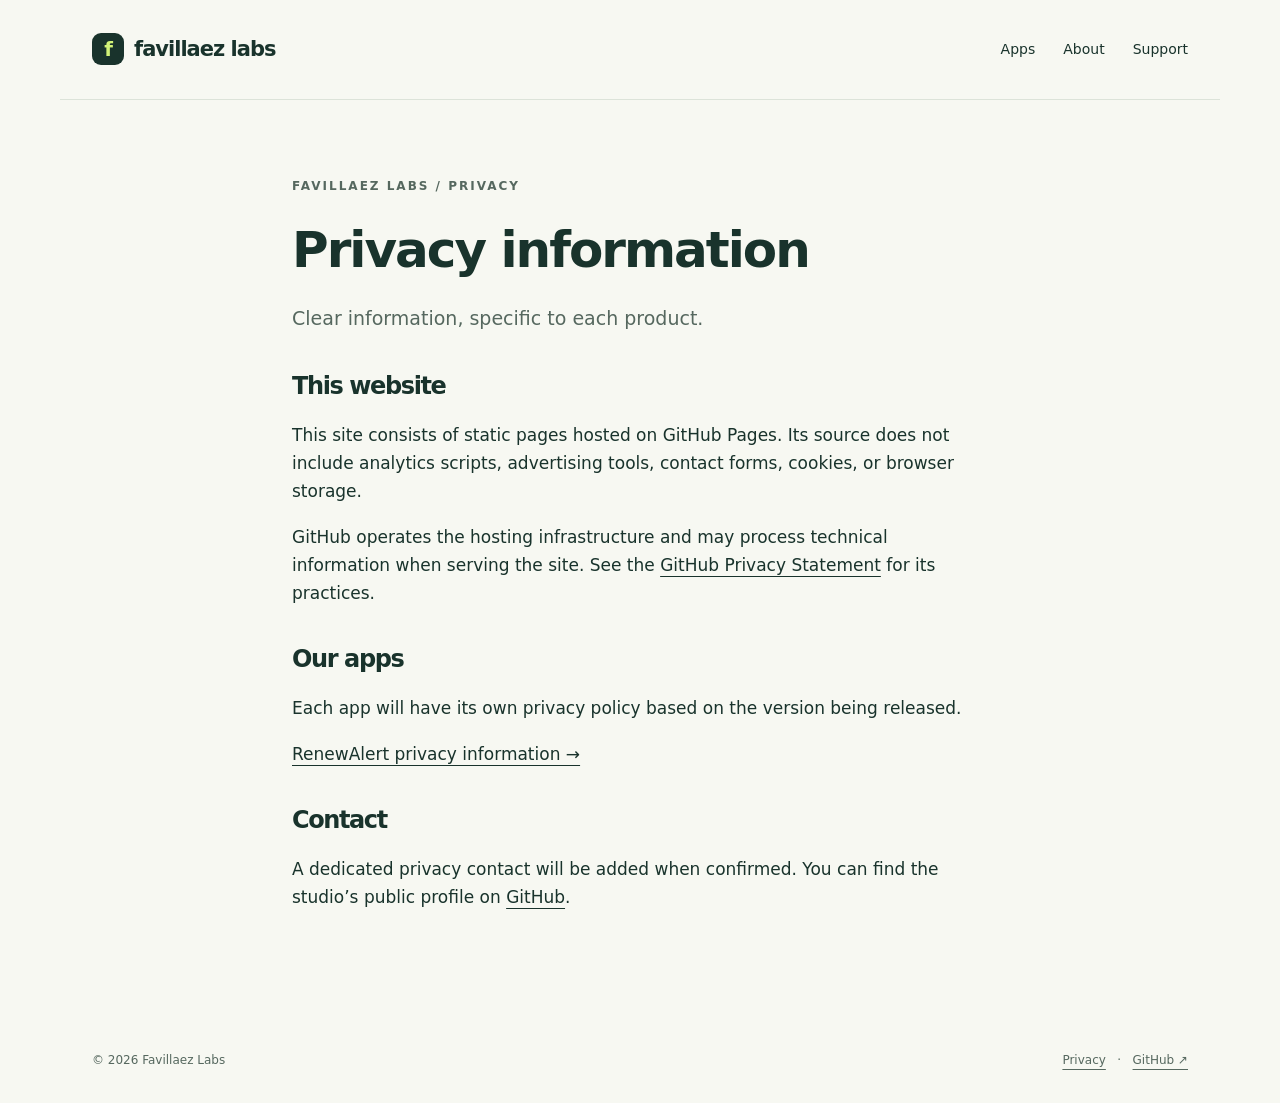
==== privacy/index.html @ 6399e431 "Build Favillaez Labs studio website and privacy preparation pages" ====
<!doctype html><html lang="en"><head><meta charset="utf-8"><meta name="viewport" content="width=device-width, initial-scale=1"><meta name="description" content="Website privacy information and app privacy pages for Favillaez Labs."><meta name="theme-color" content="#19332c"><title>Privacy — Favillaez Labs</title><link rel="icon" href="../favicon.svg" type="image/svg+xml"><link rel="stylesheet" href="../styles.css"></head><body><a class="skip" href="#main">Skip to content</a><header><a class="brand" href="../index.html"><span class="mark" aria-hidden="true">f</span>favillaez labs</a><nav aria-label="Main navigation"><a href="../index.html#apps">Apps</a><a href="../index.html#about">About</a><a href="../index.html#support">Support</a></nav></header><main id="main" class="legal"><span class="eyebrow">Favillaez Labs / Privacy</span><h1>Privacy information</h1><p class="intro">Clear information, specific to each product.</p><h2>This website</h2><p>This site consists of static pages hosted on GitHub Pages. Its source does not include analytics scripts, advertising tools, contact forms, cookies, or browser storage.</p><p>GitHub operates the hosting infrastructure and may process technical information when serving the site. See the <a href="https://docs.github.com/en/site-policy/privacy-policies/github-privacy-statement">GitHub Privacy Statement</a> for its practices.</p><h2>Our apps</h2><p>Each app will have its own privacy policy based on the version being released.</p><p><a href="renewalert/">RenewAlert privacy information →</a></p><h2>Contact</h2><p>A dedicated privacy contact will be added when confirmed. You can find the studio’s public profile on <a href="https://github.com/favillaez-cmyk">GitHub</a>.</p></main><footer><span>© 2026 Favillaez Labs</span><span><a href="../privacy/">Privacy</a> &nbsp; · &nbsp; <a href="https://github.com/favillaez-cmyk">GitHub ↗</a></span></footer></body></html>
---- styles.css ----
:root{color-scheme:light;--ink:#19332c;--muted:#56685f;--paper:#f7f8f2;--line:#dce3d9;--accent:#d2f378}*{box-sizing:border-box}html{scroll-behavior:smooth;scroll-padding-top:90px}body{margin:0;background:var(--paper);color:var(--ink);font:17px/1.65 system-ui,-apple-system,BlinkMacSystemFont,"Segoe UI",sans-serif}a{color:inherit;text-underline-offset:5px}a:focus-visible{outline:3px solid #668d23;outline-offset:6px}header,main,footer{max-width:1160px;margin:auto;padding:0 32px}header{display:flex;align-items:center;justify-content:space-between;gap:24px;min-height:100px;border-bottom:1px solid var(--line)}.brand{font-size:21px;font-weight:750;text-decoration:none;letter-spacing:-1px}.mark{display:inline-grid;place-items:center;background:var(--ink);color:var(--accent);width:32px;height:32px;border-radius:9px;margin-right:10px;font-size:20px}nav{display:flex;gap:28px;font-size:14px}nav a{text-decoration:none}nav a:hover{text-decoration:underline}.hero{padding:100px 0 90px;display:grid;grid-template-columns:1.4fr 1fr;gap:60px;align-items:center}.eyebrow{text-transform:uppercase;letter-spacing:2px;font-size:12px;font-weight:700;color:var(--muted)}h1{font-size:clamp(48px,7vw,84px);line-height:1.05;letter-spacing:-5px;margin:26px 0}h1 em{font-style:normal;color:#688238}.intro{max-width:490px;font-size:19px;color:var(--muted)}.button{display:inline-block;border-radius:99px;padding:13px 23px;background:var(--ink);color:white;text-decoration:none;font-size:14px;font-weight:650;margin-top:18px}.button:hover{background:#345548}.art{aspect-ratio:1;border-radius:50%;background:#e8eddf;display:grid;place-items:center;position:relative}.art:before,.art:after{content:"";position:absolute;border:1px solid #c7d2bc;border-radius:50%;inset:25px}.art:after{inset:60px}.glyph{font-size:135px;font-weight:250;line-height:1;transform:rotate(-25deg);z-index:1}.spark{position:absolute;right:30px;top:50px;background:var(--accent);width:67px;height:67px;border-radius:50%;display:grid;place-items:center;font-size:34px}.section{border-top:1px solid var(--line);padding:64px 0}.section-top{display:flex;justify-content:space-between;align-items:baseline;gap:24px;margin-bottom:28px}h2{font-size:35px;letter-spacing:-1.4px;line-height:1.2;margin:10px 0 20px}h3{font-size:28px;letter-spacing:-1px;margin:14px 0}p{margin:0 0 18px}.muted{color:var(--muted)}.app-card{display:grid;grid-template-columns:1fr 1fr;border:1px solid var(--line);border-radius:24px;overflow:hidden;background:white}.app-art{min-height:310px;background:#e4ecd9;display:grid;place-items:center}.app-icon{width:126px;height:126px;display:grid;place-items:center;border-radius:32px;background:var(--ink);color:var(--accent);font-size:75px;box-shadow:0 22px 45px #19332c20}.app-copy{padding:44px}.badge{display:inline-block;font-size:11px;letter-spacing:1px;text-transform:uppercase;background:#edf3e3;border:1px solid #d4dfc7;padding:5px 11px;border-radius:99px}.text-link{font-size:14px;font-weight:650}.split{display:grid;grid-template-columns:1fr 1fr;gap:80px}.large{font-size:26px;line-height:1.5;letter-spacing:-.5px}.contact{background:var(--ink);color:#f7f8f2;padding:45px;border-radius:24px;display:flex;justify-content:space-between;align-items:center;gap:30px}.contact h2{margin-top:0}.contact p{color:#c8d6cc;max-width:550px}.contact .button{background:var(--accent);color:var(--ink);white-space:nowrap}footer{padding-top:32px;padding-bottom:32px;display:flex;justify-content:space-between;font-size:12px;color:var(--muted)}.legal{max-width:760px;padding-top:70px;padding-bottom:90px}.legal h1{font-size:50px;letter-spacing:-2px}.legal h2{font-size:24px;margin-top:38px}.notice{border-left:3px solid #8ea958;padding:18px 22px;background:#eaf0e2;margin:30px 0}.skip{position:absolute;left:10px;top:-100px;background:white;padding:10px}.skip:focus{top:10px}@media(max-width:700px){header,main,footer{padding-left:22px;padding-right:22px}header{flex-wrap:wrap;gap:10px;padding-top:20px;padding-bottom:20px}nav{gap:20px}.hero{grid-template-columns:1fr;padding:60px 0;gap:35px}h1{letter-spacing:-2.8px}.art{width:70%;max-width:300px;justify-self:center}.glyph{font-size:110px}.split,.app-card{grid-template-columns:1fr;gap:0}.app-copy{padding:28px}.app-art{min-height:220px}.section{padding:45px 0}.section-top{display:block}.split{gap:20px}.contact{padding:28px;display:block}.contact .button{margin-top:0}footer{gap:20px;flex-wrap:wrap}.legal h1{font-size:40px}}@media(prefers-reduced-motion:reduce){html{scroll-behavior:auto}}
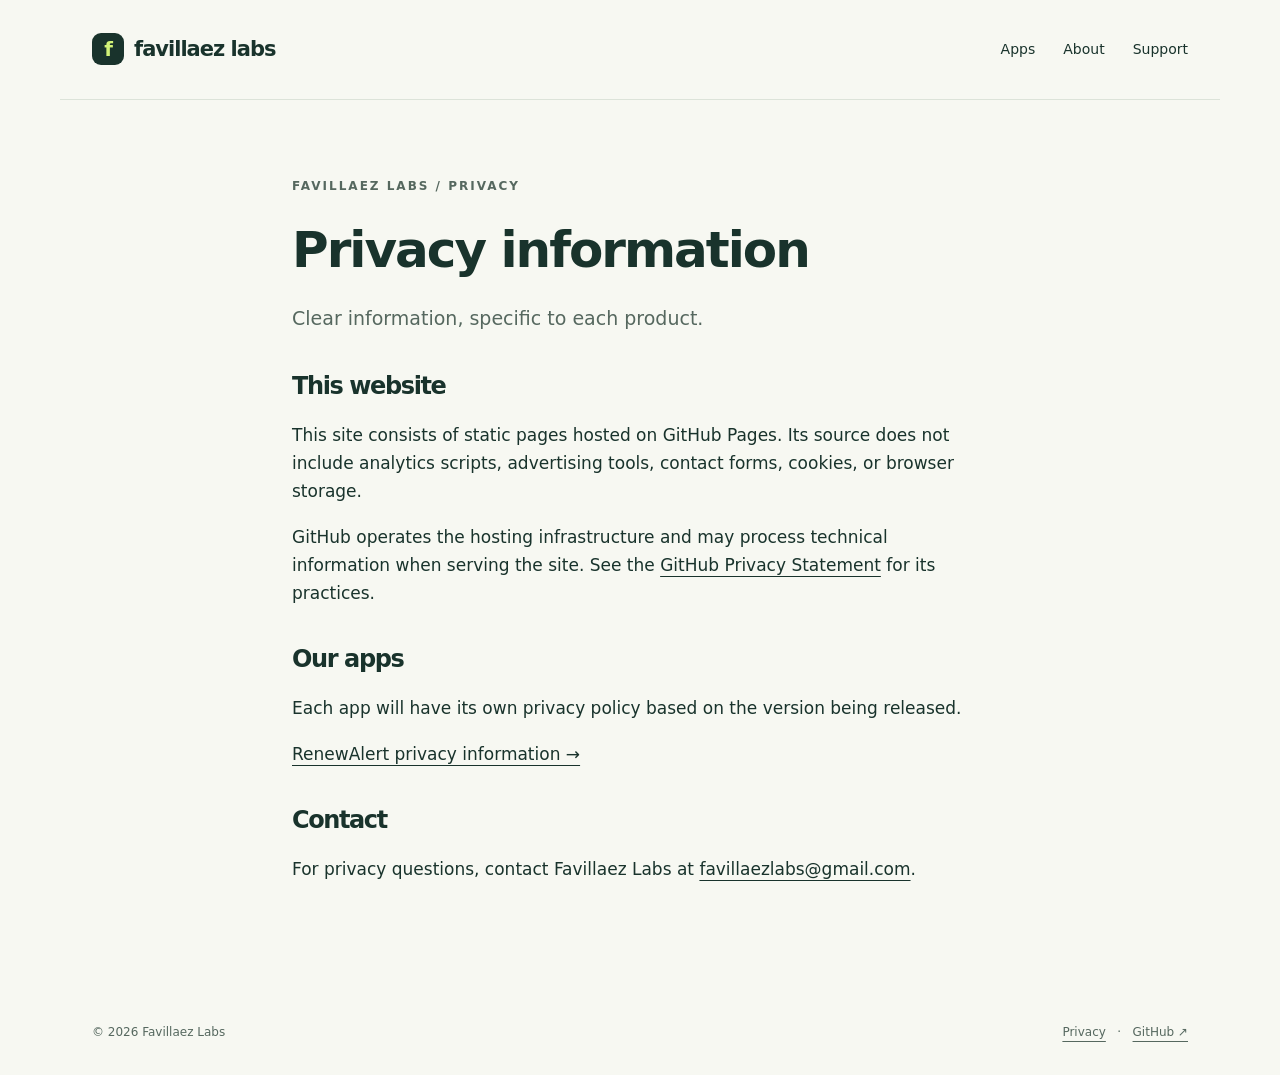
==== commit 4b8f6cda: "Add confirmed support and privacy email" ====
--- a/privacy/index.html
+++ b/privacy/index.html
@@ -1 +1 @@
-<!doctype html><html lang="en"><head><meta charset="utf-8"><meta name="viewport" content="width=device-width, initial-scale=1"><meta name="description" content="Website privacy information and app privacy pages for Favillaez Labs."><meta name="theme-color" content="#19332c"><title>Privacy — Favillaez Labs</title><link rel="icon" href="../favicon.svg" type="image/svg+xml"><link rel="stylesheet" href="../styles.css"></head><body><a class="skip" href="#main">Skip to content</a><header><a class="brand" href="../index.html"><span class="mark" aria-hidden="true">f</span>favillaez labs</a><nav aria-label="Main navigation"><a href="../index.html#apps">Apps</a><a href="../index.html#about">About</a><a href="../index.html#support">Support</a></nav></header><main id="main" class="legal"><span class="eyebrow">Favillaez Labs / Privacy</span><h1>Privacy information</h1><p class="intro">Clear information, specific to each product.</p><h2>This website</h2><p>This site consists of static pages hosted on GitHub Pages. Its source does not include analytics scripts, advertising tools, contact forms, cookies, or browser storage.</p><p>GitHub operates the hosting infrastructure and may process technical information when serving the site. See the <a href="https://docs.github.com/en/site-policy/privacy-policies/github-privacy-statement">GitHub Privacy Statement</a> for its practices.</p><h2>Our apps</h2><p>Each app will have its own privacy policy based on the version being released.</p><p><a href="renewalert/">RenewAlert privacy information →</a></p><h2>Contact</h2><p>A dedicated privacy contact will be added when confirmed. You can find the studio’s public profile on <a href="https://github.com/favillaez-cmyk">GitHub</a>.</p></main><footer><span>© 2026 Favillaez Labs</span><span><a href="../privacy/">Privacy</a> &nbsp; · &nbsp; <a href="https://github.com/favillaez-cmyk">GitHub ↗</a></span></footer></body></html>+<!doctype html><html lang="en"><head><meta charset="utf-8"><meta name="viewport" content="width=device-width, initial-scale=1"><meta name="description" content="Website privacy information and app privacy pages for Favillaez Labs."><meta name="theme-color" content="#19332c"><title>Privacy — Favillaez Labs</title><link rel="icon" href="../favicon.svg" type="image/svg+xml"><link rel="stylesheet" href="../styles.css"></head><body><a class="skip" href="#main">Skip to content</a><header><a class="brand" href="../index.html"><span class="mark" aria-hidden="true">f</span>favillaez labs</a><nav aria-label="Main navigation"><a href="../index.html#apps">Apps</a><a href="../index.html#about">About</a><a href="../index.html#support">Support</a></nav></header><main id="main" class="legal"><span class="eyebrow">Favillaez Labs / Privacy</span><h1>Privacy information</h1><p class="intro">Clear information, specific to each product.</p><h2>This website</h2><p>This site consists of static pages hosted on GitHub Pages. Its source does not include analytics scripts, advertising tools, contact forms, cookies, or browser storage.</p><p>GitHub operates the hosting infrastructure and may process technical information when serving the site. See the <a href="https://docs.github.com/en/site-policy/privacy-policies/github-privacy-statement">GitHub Privacy Statement</a> for its practices.</p><h2>Our apps</h2><p>Each app will have its own privacy policy based on the version being released.</p><p><a href="renewalert/">RenewAlert privacy information →</a></p><h2>Contact</h2><p>For privacy questions, contact Favillaez Labs at <a href="mailto:favillaezlabs@gmail.com">favillaezlabs@gmail.com</a>.</p></main><footer><span>© 2026 Favillaez Labs</span><span><a href="../privacy/">Privacy</a> &nbsp; · &nbsp; <a href="https://github.com/favillaez-cmyk">GitHub ↗</a></span></footer></body></html>
--- a/styles.css
+++ b/styles.css
@@ -1,2 +1,2 @@
 
-:root{color-scheme:light;--ink:#19332c;--muted:#56685f;--paper:#f7f8f2;--line:#dce3d9;--accent:#d2f378}*{box-sizing:border-box}html{scroll-behavior:smooth;scroll-padding-top:90px}body{margin:0;background:var(--paper);color:var(--ink);font:17px/1.65 system-ui,-apple-system,BlinkMacSystemFont,"Segoe UI",sans-serif}a{color:inherit;text-underline-offset:5px}a:focus-visible{outline:3px solid #668d23;outline-offset:6px}header,main,footer{max-width:1160px;margin:auto;padding:0 32px}header{display:flex;align-items:center;justify-content:space-between;gap:24px;min-height:100px;border-bottom:1px solid var(--line)}.brand{font-size:21px;font-weight:750;text-decoration:none;letter-spacing:-1px}.mark{display:inline-grid;place-items:center;background:var(--ink);color:var(--accent);width:32px;height:32px;border-radius:9px;margin-right:10px;font-size:20px}nav{display:flex;gap:28px;font-size:14px}nav a{text-decoration:none}nav a:hover{text-decoration:underline}.hero{padding:100px 0 90px;display:grid;grid-template-columns:1.4fr 1fr;gap:60px;align-items:center}.eyebrow{text-transform:uppercase;letter-spacing:2px;font-size:12px;font-weight:700;color:var(--muted)}h1{font-size:clamp(48px,7vw,84px);line-height:1.05;letter-spacing:-5px;margin:26px 0}h1 em{font-style:normal;color:#688238}.intro{max-width:490px;font-size:19px;color:var(--muted)}.button{display:inline-block;border-radius:99px;padding:13px 23px;background:var(--ink);color:white;text-decoration:none;font-size:14px;font-weight:650;margin-top:18px}.button:hover{background:#345548}.art{aspect-ratio:1;border-radius:50%;background:#e8eddf;display:grid;place-items:center;position:relative}.art:before,.art:after{content:"";position:absolute;border:1px solid #c7d2bc;border-radius:50%;inset:25px}.art:after{inset:60px}.glyph{font-size:135px;font-weight:250;line-height:1;transform:rotate(-25deg);z-index:1}.spark{position:absolute;right:30px;top:50px;background:var(--accent);width:67px;height:67px;border-radius:50%;display:grid;place-items:center;font-size:34px}.section{border-top:1px solid var(--line);padding:64px 0}.section-top{display:flex;justify-content:space-between;align-items:baseline;gap:24px;margin-bottom:28px}h2{font-size:35px;letter-spacing:-1.4px;line-height:1.2;margin:10px 0 20px}h3{font-size:28px;letter-spacing:-1px;margin:14px 0}p{margin:0 0 18px}.muted{color:var(--muted)}.app-card{display:grid;grid-template-columns:1fr 1fr;border:1px solid var(--line);border-radius:24px;overflow:hidden;background:white}.app-art{min-height:310px;background:#e4ecd9;display:grid;place-items:center}.app-icon{width:126px;height:126px;display:grid;place-items:center;border-radius:32px;background:var(--ink);color:var(--accent);font-size:75px;box-shadow:0 22px 45px #19332c20}.app-copy{padding:44px}.badge{display:inline-block;font-size:11px;letter-spacing:1px;text-transform:uppercase;background:#edf3e3;border:1px solid #d4dfc7;padding:5px 11px;border-radius:99px}.text-link{font-size:14px;font-weight:650}.split{display:grid;grid-template-columns:1fr 1fr;gap:80px}.large{font-size:26px;line-height:1.5;letter-spacing:-.5px}.contact{background:var(--ink);color:#f7f8f2;padding:45px;border-radius:24px;display:flex;justify-content:space-between;align-items:center;gap:30px}.contact h2{margin-top:0}.contact p{color:#c8d6cc;max-width:550px}.contact .button{background:var(--accent);color:var(--ink);white-space:nowrap}footer{padding-top:32px;padding-bottom:32px;display:flex;justify-content:space-between;font-size:12px;color:var(--muted)}.legal{max-width:760px;padding-top:70px;padding-bottom:90px}.legal h1{font-size:50px;letter-spacing:-2px}.legal h2{font-size:24px;margin-top:38px}.notice{border-left:3px solid #8ea958;padding:18px 22px;background:#eaf0e2;margin:30px 0}.skip{position:absolute;left:10px;top:-100px;background:white;padding:10px}.skip:focus{top:10px}@media(max-width:700px){header,main,footer{padding-left:22px;padding-right:22px}header{flex-wrap:wrap;gap:10px;padding-top:20px;padding-bottom:20px}nav{gap:20px}.hero{grid-template-columns:1fr;padding:60px 0;gap:35px}h1{letter-spacing:-2.8px}.art{width:70%;max-width:300px;justify-self:center}.glyph{font-size:110px}.split,.app-card{grid-template-columns:1fr;gap:0}.app-copy{padding:28px}.app-art{min-height:220px}.section{padding:45px 0}.section-top{display:block}.split{gap:20px}.contact{padding:28px;display:block}.contact .button{margin-top:0}footer{gap:20px;flex-wrap:wrap}.legal h1{font-size:40px}}@media(prefers-reduced-motion:reduce){html{scroll-behavior:auto}}+:root{color-scheme:light;--ink:#19332c;--muted:#56685f;--paper:#f7f8f2;--line:#dce3d9;--accent:#d2f378}*{box-sizing:border-box}html{scroll-behavior:smooth;scroll-padding-top:90px}body{margin:0;background:var(--paper);color:var(--ink);font:17px/1.65 system-ui,-apple-system,BlinkMacSystemFont,"Segoe UI",sans-serif}a{color:inherit;text-underline-offset:5px}a:focus-visible{outline:3px solid #668d23;outline-offset:6px}header,main,footer{max-width:1160px;margin:auto;padding:0 32px}header{display:flex;align-items:center;justify-content:space-between;gap:24px;min-height:100px;border-bottom:1px solid var(--line)}.brand{font-size:21px;font-weight:750;text-decoration:none;letter-spacing:-1px}.mark{display:inline-grid;place-items:center;background:var(--ink);color:var(--accent);width:32px;height:32px;border-radius:9px;margin-right:10px;font-size:20px}nav{display:flex;gap:28px;font-size:14px}nav a{text-decoration:none}nav a:hover{text-decoration:underline}.hero{padding:100px 0 90px;display:grid;grid-template-columns:1.4fr 1fr;gap:60px;align-items:center}.eyebrow{text-transform:uppercase;letter-spacing:2px;font-size:12px;font-weight:700;color:var(--muted)}h1{font-size:clamp(48px,7vw,84px);line-height:1.05;letter-spacing:-.055em;margin:26px 0}h1 em{font-style:normal;color:#688238}.intro{max-width:490px;font-size:19px;color:var(--muted)}.button{display:inline-block;border-radius:99px;padding:13px 23px;background:var(--ink);color:white;text-decoration:none;font-size:14px;font-weight:650;margin-top:18px}.button:hover{background:#345548}.art{aspect-ratio:1;border-radius:50%;background:#e8eddf;display:grid;place-items:center;position:relative}.art:before,.art:after{content:"";position:absolute;border:1px solid #c7d2bc;border-radius:50%;inset:25px}.art:after{inset:60px}.glyph{font-size:135px;font-weight:250;line-height:1;transform:rotate(-25deg);z-index:1}.spark{position:absolute;right:30px;top:50px;background:var(--accent);width:67px;height:67px;border-radius:50%;display:grid;place-items:center;font-size:34px}.section{border-top:1px solid var(--line);padding:64px 0}.section-top{display:flex;justify-content:space-between;align-items:baseline;gap:24px;margin-bottom:28px}h2{font-size:35px;letter-spacing:-1.4px;line-height:1.2;margin:10px 0 20px}h3{font-size:28px;letter-spacing:-1px;margin:14px 0}p{margin:0 0 18px}.muted{color:var(--muted)}.app-card{display:grid;grid-template-columns:1fr 1fr;border:1px solid var(--line);border-radius:24px;overflow:hidden;background:white}.app-art{min-height:310px;background:#e4ecd9;display:grid;place-items:center}.app-icon{width:126px;height:126px;display:grid;place-items:center;border-radius:32px;background:var(--ink);color:var(--accent);font-size:75px;box-shadow:0 22px 45px #19332c20}.app-copy{padding:44px}.badge{display:inline-block;font-size:11px;letter-spacing:1px;text-transform:uppercase;background:#edf3e3;border:1px solid #d4dfc7;padding:5px 11px;border-radius:99px}.text-link{font-size:14px;font-weight:650}.split{display:grid;grid-template-columns:1fr 1fr;gap:80px}.large{font-size:26px;line-height:1.5;letter-spacing:-.5px}.contact{background:var(--ink);color:#f7f8f2;padding:45px;border-radius:24px;display:flex;justify-content:space-between;align-items:center;gap:30px}.contact h2{margin-top:0}.contact p{color:#c8d6cc;max-width:550px}.contact .button{background:var(--accent);color:var(--ink);white-space:nowrap}footer{padding-top:32px;padding-bottom:32px;display:flex;justify-content:space-between;font-size:12px;color:var(--muted)}.legal{max-width:760px;padding-top:70px;padding-bottom:90px}.legal h1{font-size:50px;letter-spacing:-2px}.legal h2{font-size:24px;margin-top:38px}.notice{border-left:3px solid #8ea958;padding:18px 22px;background:#eaf0e2;margin:30px 0}.skip{position:absolute;left:10px;top:-100px;background:white;padding:10px}.skip:focus{top:10px}@media(max-width:700px){header,main,footer{padding-left:22px;padding-right:22px}header{flex-wrap:wrap;gap:10px;padding-top:20px;padding-bottom:20px}nav{gap:20px}.hero{grid-template-columns:1fr;padding:60px 0;gap:35px}h1{letter-spacing:-.045em}.art{width:70%;max-width:300px;justify-self:center}.glyph{font-size:110px}.split,.app-card{grid-template-columns:1fr;gap:0}.app-copy{padding:28px}.app-art{min-height:220px}.section{padding:45px 0}.section-top{display:block}.split{gap:20px}.contact{padding:28px;display:block}.contact .button{margin-top:0}footer{gap:20px;flex-wrap:wrap}.legal h1{font-size:40px}}@media(prefers-reduced-motion:reduce){html{scroll-behavior:auto}}
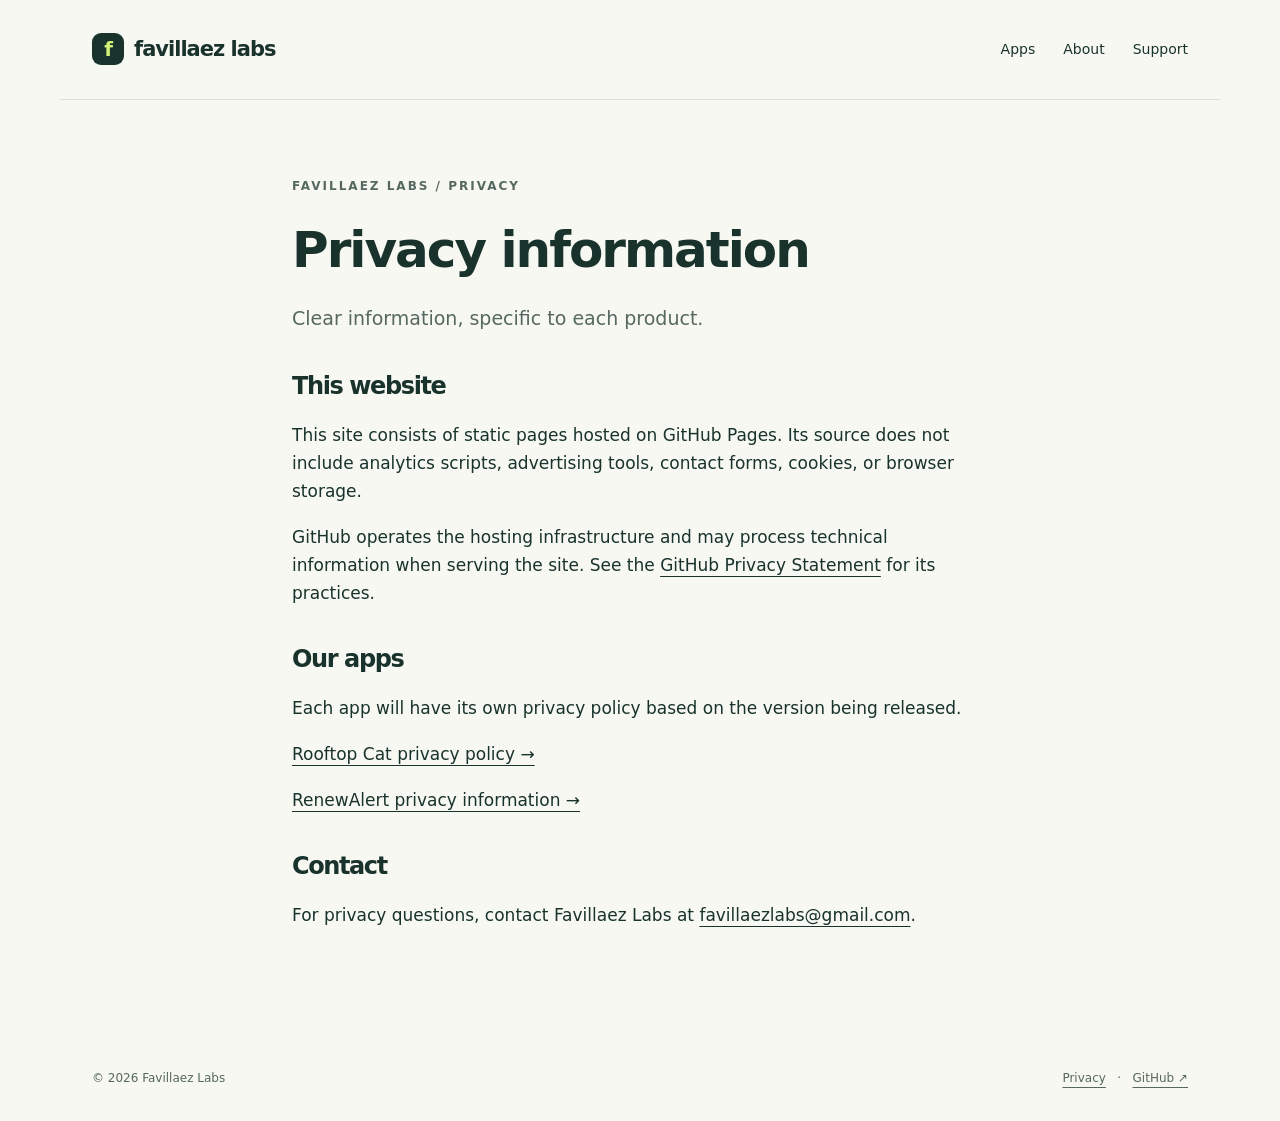
==== commit 6fbe2d4a: "Link Rooftop Cat privacy policy from privacy index" ====
--- a/privacy/index.html
+++ b/privacy/index.html
@@ -1 +1 @@
-<!doctype html><html lang="en"><head><meta charset="utf-8"><meta name="viewport" content="width=device-width, initial-scale=1"><meta name="description" content="Website privacy information and app privacy pages for Favillaez Labs."><meta name="theme-color" content="#19332c"><title>Privacy — Favillaez Labs</title><link rel="icon" href="../favicon.svg" type="image/svg+xml"><link rel="stylesheet" href="../styles.css"></head><body><a class="skip" href="#main">Skip to content</a><header><a class="brand" href="../index.html"><span class="mark" aria-hidden="true">f</span>favillaez labs</a><nav aria-label="Main navigation"><a href="../index.html#apps">Apps</a><a href="../index.html#about">About</a><a href="../index.html#support">Support</a></nav></header><main id="main" class="legal"><span class="eyebrow">Favillaez Labs / Privacy</span><h1>Privacy information</h1><p class="intro">Clear information, specific to each product.</p><h2>This website</h2><p>This site consists of static pages hosted on GitHub Pages. Its source does not include analytics scripts, advertising tools, contact forms, cookies, or browser storage.</p><p>GitHub operates the hosting infrastructure and may process technical information when serving the site. See the <a href="https://docs.github.com/en/site-policy/privacy-policies/github-privacy-statement">GitHub Privacy Statement</a> for its practices.</p><h2>Our apps</h2><p>Each app will have its own privacy policy based on the version being released.</p><p><a href="renewalert/">RenewAlert privacy information →</a></p><h2>Contact</h2><p>For privacy questions, contact Favillaez Labs at <a href="mailto:favillaezlabs@gmail.com">favillaezlabs@gmail.com</a>.</p></main><footer><span>© 2026 Favillaez Labs</span><span><a href="../privacy/">Privacy</a> &nbsp; · &nbsp; <a href="https://github.com/favillaez-cmyk">GitHub ↗</a></span></footer></body></html>+<!doctype html><html lang="en"><head><meta charset="utf-8"><meta name="viewport" content="width=device-width, initial-scale=1"><meta name="description" content="Website privacy information and app privacy pages for Favillaez Labs."><meta name="theme-color" content="#19332c"><title>Privacy — Favillaez Labs</title><link rel="icon" href="../favicon.svg" type="image/svg+xml"><link rel="stylesheet" href="../styles.css"></head><body><a class="skip" href="#main">Skip to content</a><header><a class="brand" href="../index.html"><span class="mark" aria-hidden="true">f</span>favillaez labs</a><nav aria-label="Main navigation"><a href="../index.html#apps">Apps</a><a href="../index.html#about">About</a><a href="../index.html#support">Support</a></nav></header><main id="main" class="legal"><span class="eyebrow">Favillaez Labs / Privacy</span><h1>Privacy information</h1><p class="intro">Clear information, specific to each product.</p><h2>This website</h2><p>This site consists of static pages hosted on GitHub Pages. Its source does not include analytics scripts, advertising tools, contact forms, cookies, or browser storage.</p><p>GitHub operates the hosting infrastructure and may process technical information when serving the site. See the <a href="https://docs.github.com/en/site-policy/privacy-policies/github-privacy-statement">GitHub Privacy Statement</a> for its practices.</p><h2>Our apps</h2><p>Each app will have its own privacy policy based on the version being released.</p><p><a href="rooftop-cat/">Rooftop Cat privacy policy →</a></p><p><a href="renewalert/">RenewAlert privacy information →</a></p><h2>Contact</h2><p>For privacy questions, contact Favillaez Labs at <a href="mailto:favillaezlabs@gmail.com">favillaezlabs@gmail.com</a>.</p></main><footer><span>© 2026 Favillaez Labs</span><span><a href="../privacy/">Privacy</a> &nbsp; · &nbsp; <a href="https://github.com/favillaez-cmyk">GitHub ↗</a></span></footer></body></html>
